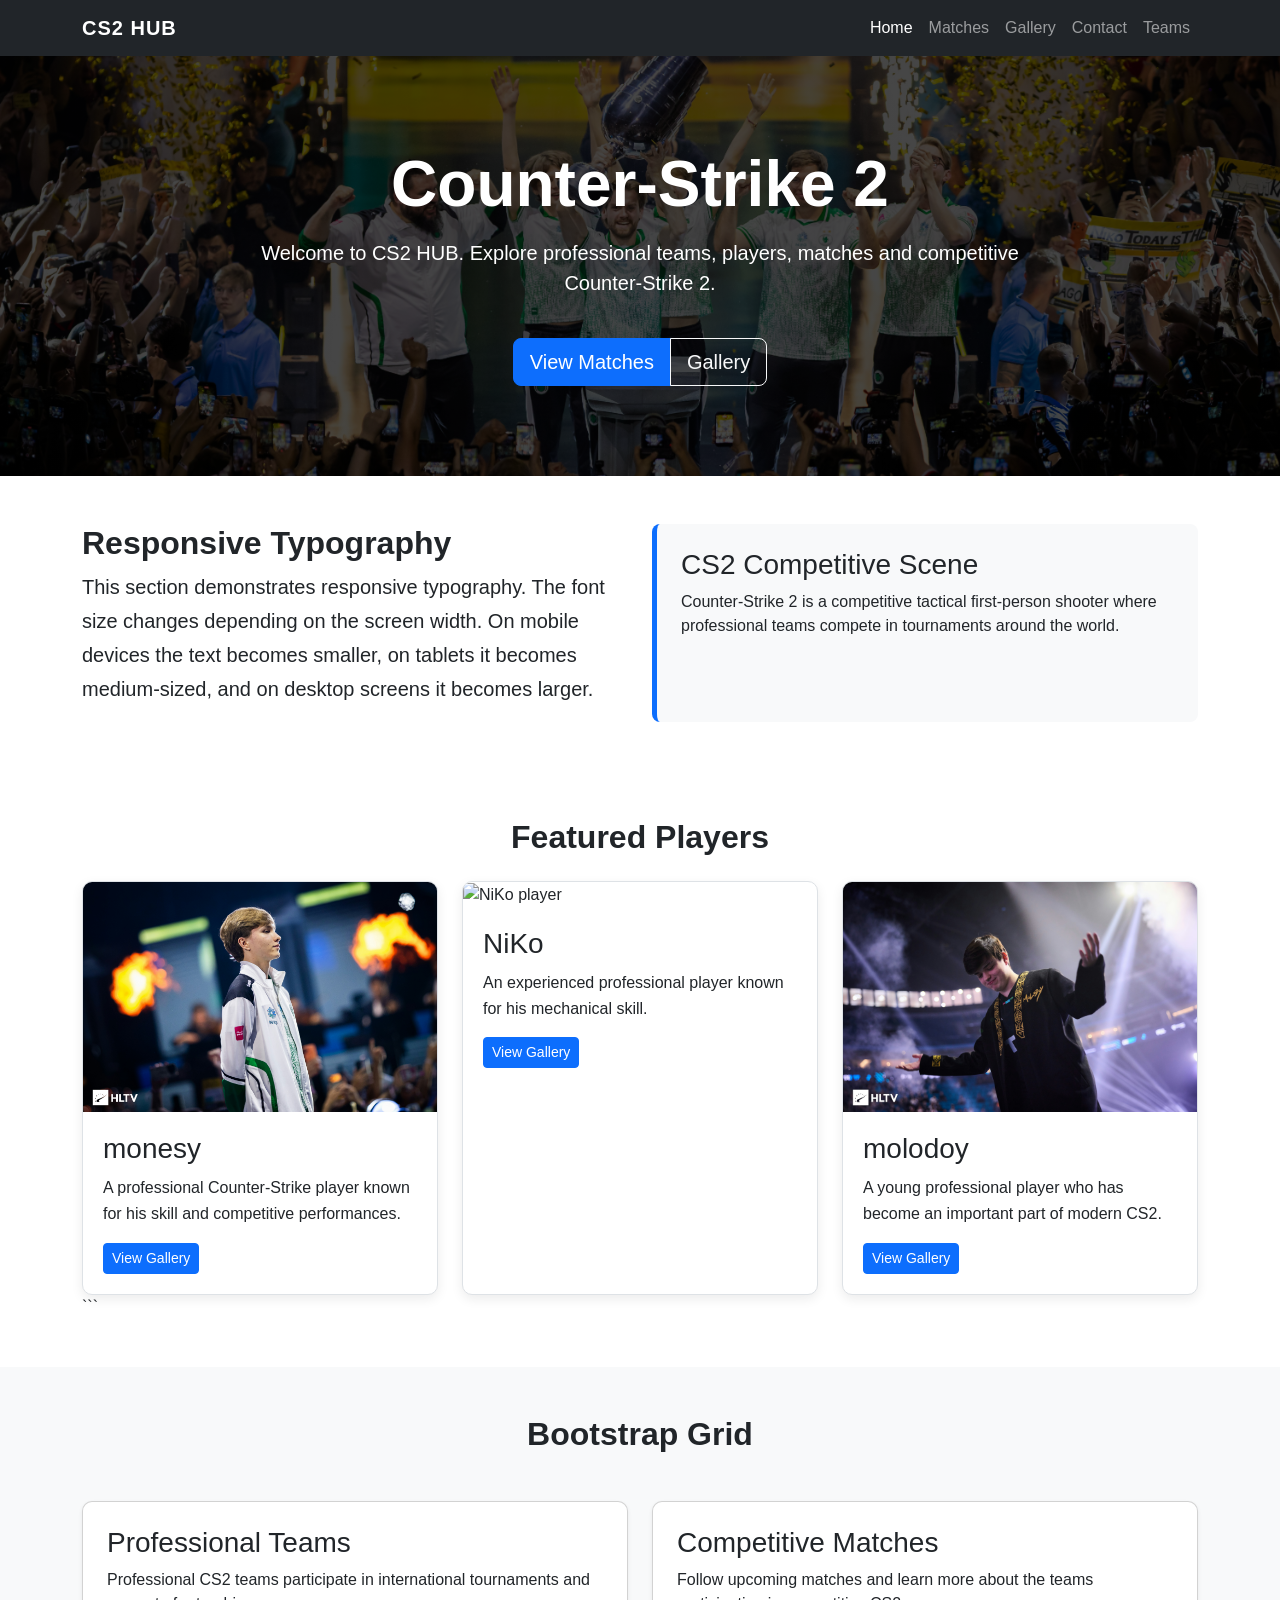
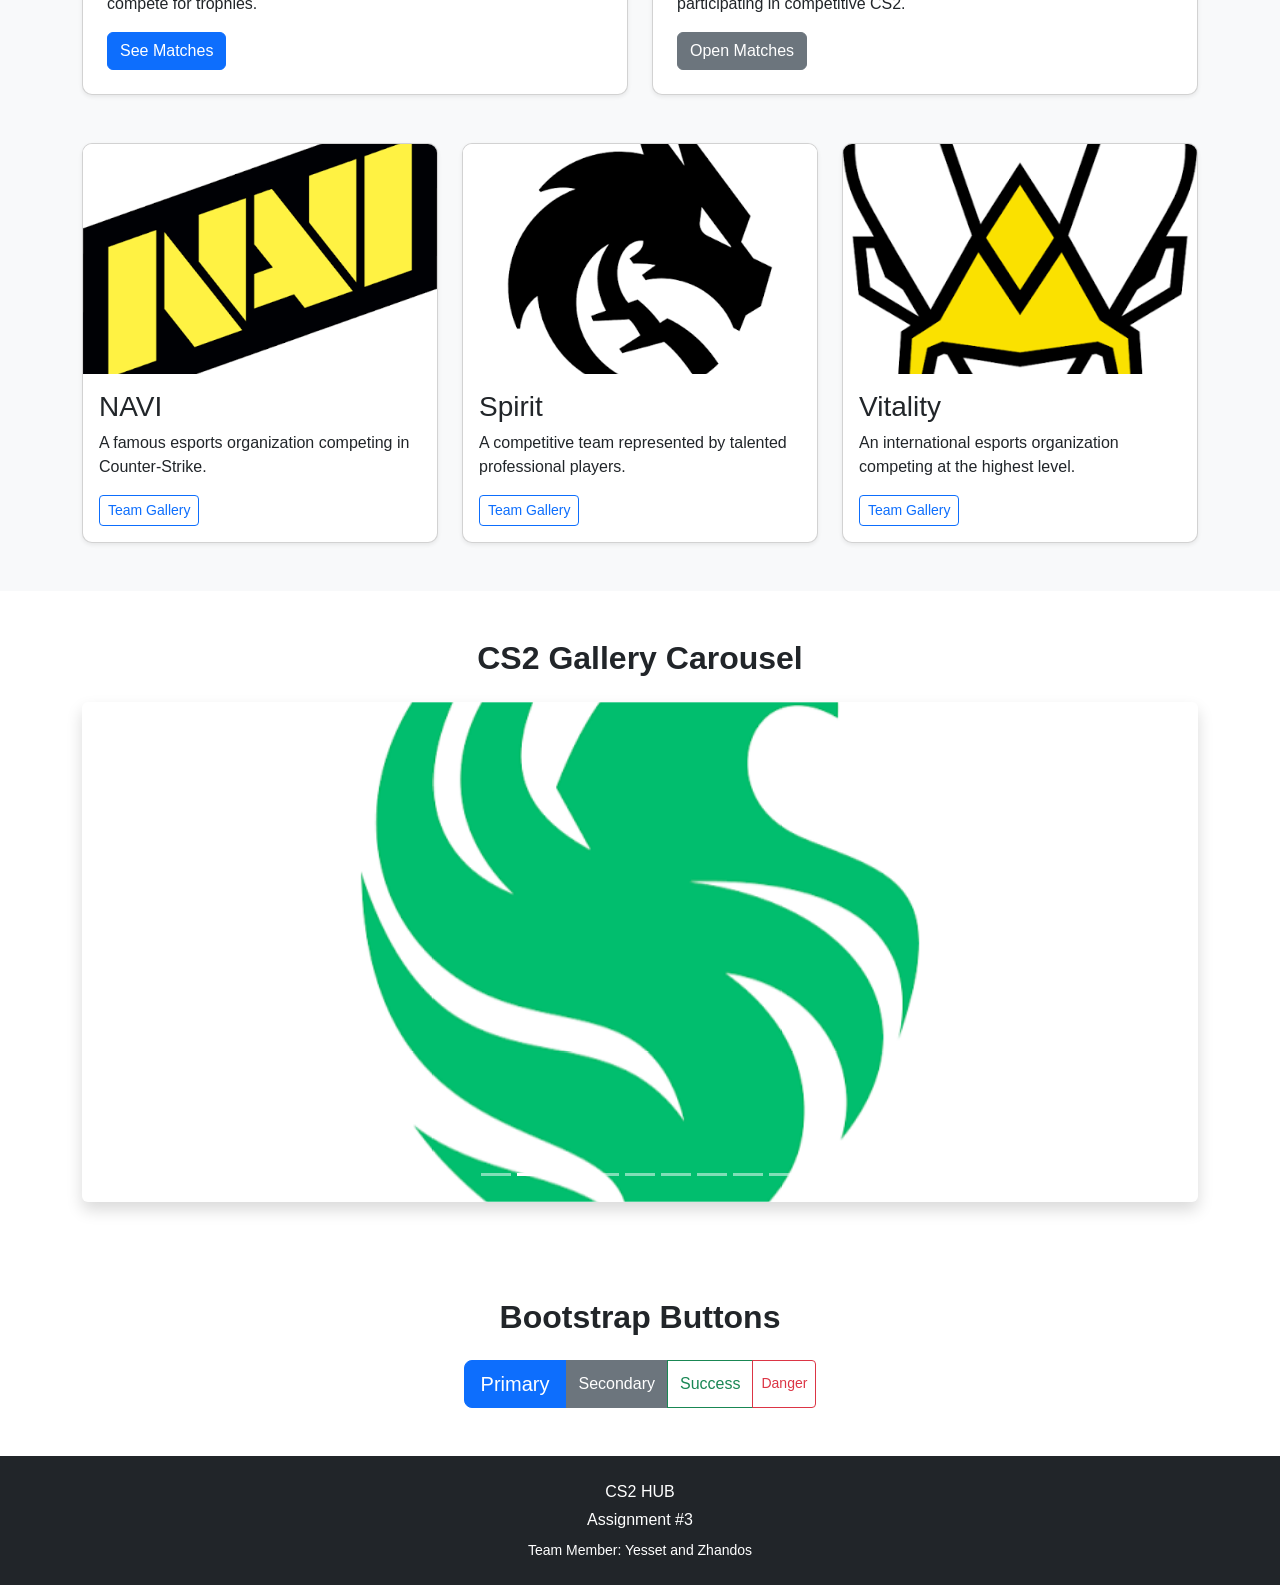
==== index.html @ fe24099f "Add files via upload" ====
<!DOCTYPE html>

<html lang="en">

<head>

<meta charset="UTF-8">

<meta
    name="viewport"
    content="width=device-width, initial-scale=1.0"
>

<title>CS2 HUB - Home</title>

<!-- Bootstrap 5.3 -->
<link
    href="https://cdn.jsdelivr.net/npm/bootstrap@5.3.3/dist/css/bootstrap.min.css"
    rel="stylesheet"
>

<!-- Custom CSS -->
<link rel="stylesheet" href="css/style.css">

</head>

<body>

<!-- =====================================================
     NAVBAR
     ===================================================== -->

<nav class="navbar navbar-expand-lg navbar-dark bg-dark sticky-top">

<div class="container">

    <a
        class="navbar-brand fw-bold"
        href="index.html"
    >
        CS2 HUB
    </a>


    <button
        class="navbar-toggler"
        type="button"
        data-bs-toggle="collapse"
        data-bs-target="#mainNavbar"
        aria-controls="mainNavbar"
        aria-expanded="false"
        aria-label="Toggle navigation"
    >

        <span class="navbar-toggler-icon"></span>

    </button>


    <div
        class="collapse navbar-collapse"
        id="mainNavbar"
    >

        <ul class="navbar-nav ms-auto">

            <li class="nav-item">
                <a
                    class="nav-link active"
                    href="index.html"
                >
                    Home
                </a>
            </li>

            <li class="nav-item">
                <a
                    class="nav-link"
                    href="matches.html"
                >
                    Matches
                </a>
            </li>

            <li class="nav-item">
                <a
                    class="nav-link"
                    href="gallery.html"
                >
                    Gallery
                </a>
            </li>

            <li class="nav-item">
                <a
                    class="nav-link"
                    href="contact.html"
                >
                    Contact
                </a>
            </li>

            <li class="nav-item">
                <a
                    class="nav-link"
                    href="#teams"
                >
                    Teams
                </a>
            </li>

        </ul>

    </div>

</div>

</nav>

<!-- =====================================================
     HERO
     ===================================================== -->

<header class="hero-section py-5">

<div class="container text-center">

    <h1 class="hero-title fw-bold">
        Counter-Strike 2
    </h1>

    <p class="hero-text lead mt-3">

        Welcome to CS2 HUB.
        Explore professional teams, players,
        matches and competitive Counter-Strike 2.

    </p>


    <div
        class="btn-group mt-4"
        role="group"
        aria-label="Main actions"
    >

        <a
            href="matches.html"
            class="btn btn-primary btn-lg"
        >
            View Matches
        </a>

        <a
            href="gallery.html"
            class="btn btn-outline-light btn-lg"
        >
            Gallery
        </a>

    </div>

</div>

</header>

<!-- =====================================================
     RESPONSIVE TYPOGRAPHY
     ===================================================== -->

<section class="container py-5">

<div class="row g-4">

    <div class="col-12 col-lg-6">

        <h2 class="section-title">
            Responsive Typography
        </h2>

        <p class="responsive-text">

            This section demonstrates responsive typography.
            The font size changes depending on the screen width.
            On mobile devices the text becomes smaller,
            on tablets it becomes medium-sized,
            and on desktop screens it becomes larger.

        </p>

    </div>


    <div class="col-12 col-lg-6">

        <div class="info-box p-4 h-100">

            <h3>
                CS2 Competitive Scene
            </h3>

            <p class="mb-0">

                Counter-Strike 2 is a competitive tactical
                first-person shooter where professional teams
                compete in tournaments around the world.

            </p>

        </div>

    </div>

</div>

</section>

<!-- =====================================================
     FEATURED PLAYERS
     ===================================================== -->

<section class="container py-5">

<h2 class="section-title text-center mb-4">
    Featured Players
</h2>


<div class="custom-card-container">


    <!-- CARD 1 -->

    <article class="custom-card">

        <img
            src="images/monesy.jpg"
            alt="m0NESY player"
            class="custom-card-image"
        >

        <div class="custom-card-content">

            <h3>
                monesy
            </h3>

            <p>

                A professional Counter-Strike player
                known for his skill and competitive
                performances.

            </p>

            <a
                href="gallery.html"
                class="btn btn-primary btn-sm"
            >
                View Gallery
            </a>

        </div>

    </article>



    <!-- CARD 2 -->

    <article class="custom-card">

        <img
            src="images/NiKo.jpg"
            alt="NiKo player"
            class="custom-card-image"
        >

        <div class="custom-card-content">

            <h3>
                NiKo
            </h3>

            <p>

                An experienced professional player
                known for his mechanical skill.

            </p>

            <a
                href="gallery.html"
                class="btn btn-primary btn-sm"
            >
                View Gallery
            </a>

        </div>

    </article>



    <!-- CARD 3 -->

    <article class="custom-card">

        <img
            src="images/molodoy.jpg"
            alt="donk player"
            class="custom-card-image"
        >

        <div class="custom-card-content">

            <h3>
                molodoy
            </h3>

            <p>

                A young professional player who has
                become an important part of modern CS2.

            </p>

            <a
                href="gallery.html"
                class="btn btn-primary btn-sm"
            >
                View Gallery
            </a>

        </div>

    </article>

</div>
```

</section>

<!-- =====================================================
     BOOTSTRAP GRID
     ===================================================== -->

<section
    id="teams"
    class="container-fluid bg-light py-5"
>

<div class="container">

    <h2 class="section-title text-center mb-5">
        Bootstrap Grid
    </h2>


    <!-- TWO COLUMNS -->

    <div class="row g-4 mb-5">

        <div class="col-12 col-lg-6">

            <div class="card h-100 shadow-sm">

                <div class="card-body p-4">

                    <h3 class="card-title">
                        Professional Teams
                    </h3>

                    <p class="card-text">

                        Professional CS2 teams participate
                        in international tournaments and
                        compete for trophies.

                    </p>

                    <a
                        href="matches.html"
                        class="btn btn-primary"
                    >
                        See Matches
                    </a>

                </div>

            </div>

        </div>


        <div class="col-12 col-lg-6">

            <div class="card h-100 shadow-sm">

                <div class="card-body p-4">

                    <h3 class="card-title">
                        Competitive Matches
                    </h3>

                    <p class="card-text">

                        Follow upcoming matches and learn
                        more about the teams participating
                        in competitive CS2.

                    </p>

                    <a
                        href="matches.html"
                        class="btn btn-secondary"
                    >
                        Open Matches
                    </a>

                </div>

            </div>

        </div>

    </div>



    <!-- THREE COLUMNS -->

    <div class="row g-4">

        <div class="col-12 col-md-6 col-lg-4">

            <div class="card h-100 shadow-sm">

                <img
                    src="images/navi.jpg"
                    class="card-img-top"
                    alt="NAVI team"
                >

                <div class="card-body">

                    <h3 class="card-title">
                        NAVI
                    </h3>

                    <p class="card-text">

                        A famous esports organization
                        competing in Counter-Strike.

                    </p>

                    <a
                        href="gallery.html"
                        class="btn btn-outline-primary btn-sm"
                    >
                        Team Gallery
                    </a>

                </div>

            </div>

        </div>


        <div class="col-12 col-md-6 col-lg-4">

            <div class="card h-100 shadow-sm">

                <img
                    src="images/spirit.jpg"
                    class="card-img-top"
                    alt="Spirit team"
                >

                <div class="card-body">

                    <h3 class="card-title">
                        Spirit
                    </h3>

                    <p class="card-text">

                        A competitive team represented
                        by talented professional players.

                    </p>

                    <a
                        href="gallery.html"
                        class="btn btn-outline-primary btn-sm"
                    >
                        Team Gallery
                    </a>

                </div>

            </div>

        </div>


        <div class="col-12 col-md-6 col-lg-4">

            <div class="card h-100 shadow-sm">

                <img
                    src="images/vitality.jpg"
                    class="card-img-top"
                    alt="Vitality team"
                >

                <div class="card-body">

                    <h3 class="card-title">
                        Vitality
                    </h3>

                    <p class="card-text">

                        An international esports organization
                        competing at the highest level.

                    </p>

                    <a
                        href="gallery.html"
                        class="btn btn-outline-primary btn-sm"
                    >
                        Team Gallery
                    </a>

                </div>

            </div>

        </div>

    </div>

</div>

</section>

<!-- =====================================================
     CAROUSEL
     ===================================================== -->

<section class="container py-5">

<h2 class="section-title text-center mb-4">
    CS2 Gallery Carousel
</h2>


<div
    id="cs2Carousel"
    class="carousel slide"
    data-bs-ride="carousel"
>

    <div class="carousel-indicators">

        <button
            type="button"
            data-bs-target="#cs2Carousel"
            data-bs-slide-to="0"
            class="active"
            aria-current="true"
            aria-label="Slide 1"
        ></button>

        <button
            type="button"
            data-bs-target="#cs2Carousel"
            data-bs-slide-to="1"
            aria-label="Slide 2"
        ></button>

        <button
            type="button"
            data-bs-target="#cs2Carousel"
            data-bs-slide-to="2"
            aria-label="Slide 3"
        ></button>

        <button
            type="button"
            data-bs-target="#cs2Carousel"
            data-bs-slide-to="3"
            aria-label="Slide 4"
        ></button>

        <button
            type="button"
            data-bs-target="#cs2Carousel"
            data-bs-slide-to="4"
            aria-label="Slide 5"
        ></button>

        <button
            type="button"
            data-bs-target="#cs2Carousel"
            data-bs-slide-to="5"
            aria-label="Slide 6"
        ></button>

        <button
            type="button"
            data-bs-target="#cs2Carousel"
            data-bs-slide-to="6"
            aria-label="Slide 7"
        ></button>

        <button
            type="button"
            data-bs-target="#cs2Carousel"
            data-bs-slide-to="7"
            aria-label="Slide 8"
        ></button>

        <button
            type="button"
            data-bs-target="#cs2Carousel"
            data-bs-slide-to="8"
            aria-label="Slide 9"
        ></button>

    </div>


    <div class="carousel-inner rounded shadow">

        <div class="carousel-item active">

            <img
                src="images/avatar.jpg"
                class="d-block w-50 mx-auto carousel-image"
                alt="CS2 player"
            >

        </div>


        <div class="carousel-item">

            <img
                src="images/falcons.jpg"
                class="d-block w-50 mx-auto carousel-image"
                alt="Falcons"
            >

        </div>


        <div class="carousel-item">

            <img
                src="images/faze.jpg"
                class="d-block w-50 mx-auto carousel-image"
                alt="FaZe"
            >

        </div>


        <div class="carousel-item">

            <img
                src="images/furia.jpg"
                class="d-block w-50 mx-auto carousel-image"
                alt="FURIA"
            >

        </div>


        <div class="carousel-item">

            <img
                src="images/g2.jpg"
                class="d-block w-50 mx-auto carousel-image"
                alt="G2"
            >

        </div>


        <div class="carousel-item">

            <img
                src="images/liquid.jpg"
                class="d-block w-50 mx-auto carousel-image"
                alt="Liquid"
            >

        </div>


        <div class="carousel-item">

            <img
                src="images/navi.jpg"
                class="d-block w-50 mx-auto carousel-image"
                alt="NAVI"
            >

        </div>


        <div class="carousel-item">

            <img
                src="images/spirit.jpg"
                class="d-block w-50 mx-auto carousel-image"
                alt="Spirit"
            >

        </div>


        <div class="carousel-item">

            <img
                src="images/vitality.jpg"
                class="d-block w-50 mx-auto carousel-image"
                alt="Vitality"
            >

        </div>

    </div>


    <button
        class="carousel-control-prev"
        type="button"
        data-bs-target="#cs2Carousel"
        data-bs-slide="prev"
    >

        <span
            class="carousel-control-prev-icon"
            aria-hidden="true"
        ></span>

        <span class="visually-hidden">
            Previous
        </span>

    </button>


    <button
        class="carousel-control-next"
        type="button"
        data-bs-target="#cs2Carousel"
        data-bs-slide="next"
    >

        <span
            class="carousel-control-next-icon"
            aria-hidden="true"
        ></span>

        <span class="visually-hidden">
            Next
        </span>

    </button>

</div>

</section>

<!-- =====================================================
     BUTTONS
     ===================================================== -->

<section class="container py-5">

<div class="text-center">

    <h2 class="section-title mb-4">
        Bootstrap Buttons
    </h2>


    <div
        class="btn-group"
        role="group"
        aria-label="CS2 buttons"
    >

        <button class="btn btn-primary btn-lg">
            Primary
        </button>

        <button class="btn btn-secondary">
            Secondary
        </button>

        <button class="btn btn-outline-success">
            Success
        </button>

        <button class="btn btn-outline-danger btn-sm">
            Danger
        </button>

    </div>

</div>

</section>

<!-- =====================================================
     FOOTER
     ===================================================== -->

<footer class="bg-dark text-white text-center py-4">

<div class="container">

    <p class="mb-1">
        CS2 HUB
    </p>

    <p class="mb-0">
        Assignment #3
    </p>

    <p class="small mt-2 mb-0">
        Team Member: Yesset and Zhandos
    </p>

</div>

</footer>

<script
    src="https://cdn.jsdelivr.net/npm/bootstrap@5.3.3/dist/js/bootstrap.bundle.min.js"
></script>

</body>

</html>
---- css/style.css ----
/* =========================================================
   CS2 HUB
   ASSIGNMENT #3
   MEDIA QUERIES + BOOTSTRAP GRID
   ========================================================= */


/* =========================================================
   GENERAL
   ========================================================= */

html {
    scroll-behavior: smooth;
}


body {
    margin: 0;

    font-family:
        Arial,
        Helvetica,
        sans-serif;

    background-color: #ffffff;

    color: #212529;
}


img {
    max-width: 100%;
}


/* =========================================================
   NAVBAR
   ========================================================= */

.navbar-brand {
    letter-spacing: 1px;
}


.nav-link {
    transition: 0.2s ease;
}


.nav-link:hover {
    color: #ffffff !important;
}


/* =========================================================
   HERO
   ========================================================= */

.hero-section {

    background:
        linear-gradient(
            rgba(0, 0, 0, 0.72),
            rgba(0, 0, 0, 0.72)
        ),
        url("../images/trophy.jpg")
        center / cover no-repeat;

    color: white;

    min-height: 420px;

    display: flex;

    align-items: center;
}


.hero-title {
    font-size: 4rem;
}


.hero-text {

    max-width: 800px;

    margin-left: auto;
    margin-right: auto;

}


/* =========================================================
   PAGE HEADER
   ========================================================= */

.page-header {

    background-color: #212529;

    color: white;

}


/* =========================================================
   SECTION TITLES
   ========================================================= */

.section-title {
    font-weight: 700;
}


/* =========================================================
   RESPONSIVE TYPOGRAPHY
   ========================================================= */

.responsive-text {

    font-size: 18px;

    line-height: 1.7;

}


/* =========================================================
   INFO BOX
   ========================================================= */

.info-box {

    background-color: #f8f9fa;

    border-left:
        5px solid
        #0d6efd;

    border-radius: 8px;

}


/* =========================================================
   TASK 2
   CUSTOM MEDIA QUERY CARDS
   ========================================================= */

.custom-card-container {

    display: flex;

    flex-wrap: wrap;

    gap: 24px;

}


.custom-card {

    flex:
        1 1
        calc(33.333% - 16px);

    min-width: 0;

    background-color: white;

    border:
        1px solid
        #dee2e6;

    border-radius: 10px;

    overflow: hidden;

    box-shadow:
        0 4px 12px
        rgba(0, 0, 0, 0.08);

    transition:
        transform 0.2s ease,
        box-shadow 0.2s ease;

}


.custom-card:hover {

    transform:
        translateY(-5px);

    box-shadow:
        0 8px 20px
        rgba(0, 0, 0, 0.15);

}


.custom-card-image {

    width: 100%;

    height: 230px;

    object-fit: cover;

}


.custom-card-content {

    padding: 20px;

}


.custom-card-content h3 {

    margin-top: 0;

    margin-bottom: 10px;

}


.custom-card-content p {

    line-height: 1.6;

}


/* =========================================================
   BOOTSTRAP CARDS
   ========================================================= */

.card {

    border-radius: 10px;

    overflow: hidden;

}


.card-img-top {

    height: 230px;

    object-fit: cover;

}


/* =========================================================
   CAROUSEL
   ========================================================= */

.carousel-image {

    height: 500px;

    object-fit: cover;

}


/* =========================================================
   BUTTONS
   ========================================================= */

.btn {

    transition:
        0.2s ease;

}


/* =========================================================
   FORM
   ========================================================= */

.form-control,
.form-select {

    min-height: 45px;

}


textarea.form-control {

    min-height: 130px;

}


/* =========================================================
   GALLERY
   ========================================================= */

.gallery-card {

    transition:
        transform 0.25s ease,
        box-shadow 0.25s ease;

}


.gallery-card:hover {

    transform:
        translateY(-6px);

    box-shadow:
        0 10px 25px
        rgba(0, 0, 0, 0.15) !important;

}


.gallery-image {

    width: 100%;

    height: 250px;

    object-fit: cover;

}


/* =========================================================
   FOOTER
   ========================================================= */

footer {

    margin-top: 0;

}


/* =========================================================
   MOBILE
   0 - 575px
   ========================================================= */

@media (max-width: 575.98px) {


    /* HERO */

    .hero-section {

        min-height: 360px;

    }


    .hero-title {

        font-size: 36px;

    }


    .hero-text {

        font-size: 16px;

    }


    /* TYPOGRAPHY */

    .responsive-text {

        font-size: 14px;

    }


    .section-title {

        font-size: 28px;

    }


    /* TASK 2 */

    .custom-card {

        flex:
            1 1 100%;

    }


    .custom-card-image {

        height: 220px;

    }


    /* CAROUSEL */

    .carousel-image {

        height: 280px;

    }


    /* BUTTON GROUP */

    .btn-group {

        display: flex;

        flex-direction: column;

    }


    .btn-group .btn {

        border-radius: 6px !important;

        margin-bottom: 5px;

    }


    /* GALLERY */

    .gallery-image {

        height: 220px;

    }

}


/* =========================================================
   TABLET
   576 - 991px
   ========================================================= */

@media (
    min-width: 576px
) and (
    max-width: 991.98px
) {


    /* HERO */

    .hero-title {

        font-size: 48px;

    }


    .hero-text {

        font-size: 18px;

    }


    /* TYPOGRAPHY */

    .responsive-text {

        font-size: 17px;

    }


    /* TASK 2 */

    .custom-card {

        flex:
            1 1
            calc(50% - 12px);

    }


    /* CAROUSEL */

    .carousel-image {

        height: 400px;

    }


    /* GALLERY */

    .gallery-image {

        height: 240px;

    }

}


/* =========================================================
   DESKTOP
   992px+
   ========================================================= */

@media (min-width: 992px) {


    /* HERO */

    .hero-title {

        font-size: 64px;

    }


    /* TYPOGRAPHY */

    .responsive-text {

        font-size: 20px;

    }


    /* TASK 2 */

    .custom-card {

        flex:
            1 1
            calc(33.333% - 16px);

    }


    /* CAROUSEL */

    .carousel-image {

        height: 500px;

    }


    /* GALLERY */

    .gallery-image {

        height: 250px;

    }

}


/* =========================================================
   ACCESSIBILITY
   ========================================================= */

button:focus,
a:focus,
input:focus,
select:focus,
textarea:focus {

    outline:
        3px solid
        rgba(13, 110, 253, 0.4);

    outline-offset: 2px;

}


/* =========================================================
   REDUCED MOTION
   ========================================================= */

@media (prefers-reduced-motion: reduce) {

    html {

        scroll-behavior: auto;

    }


    *,
    *::before,
    *::after {

        transition:
            none !important;

    }

}
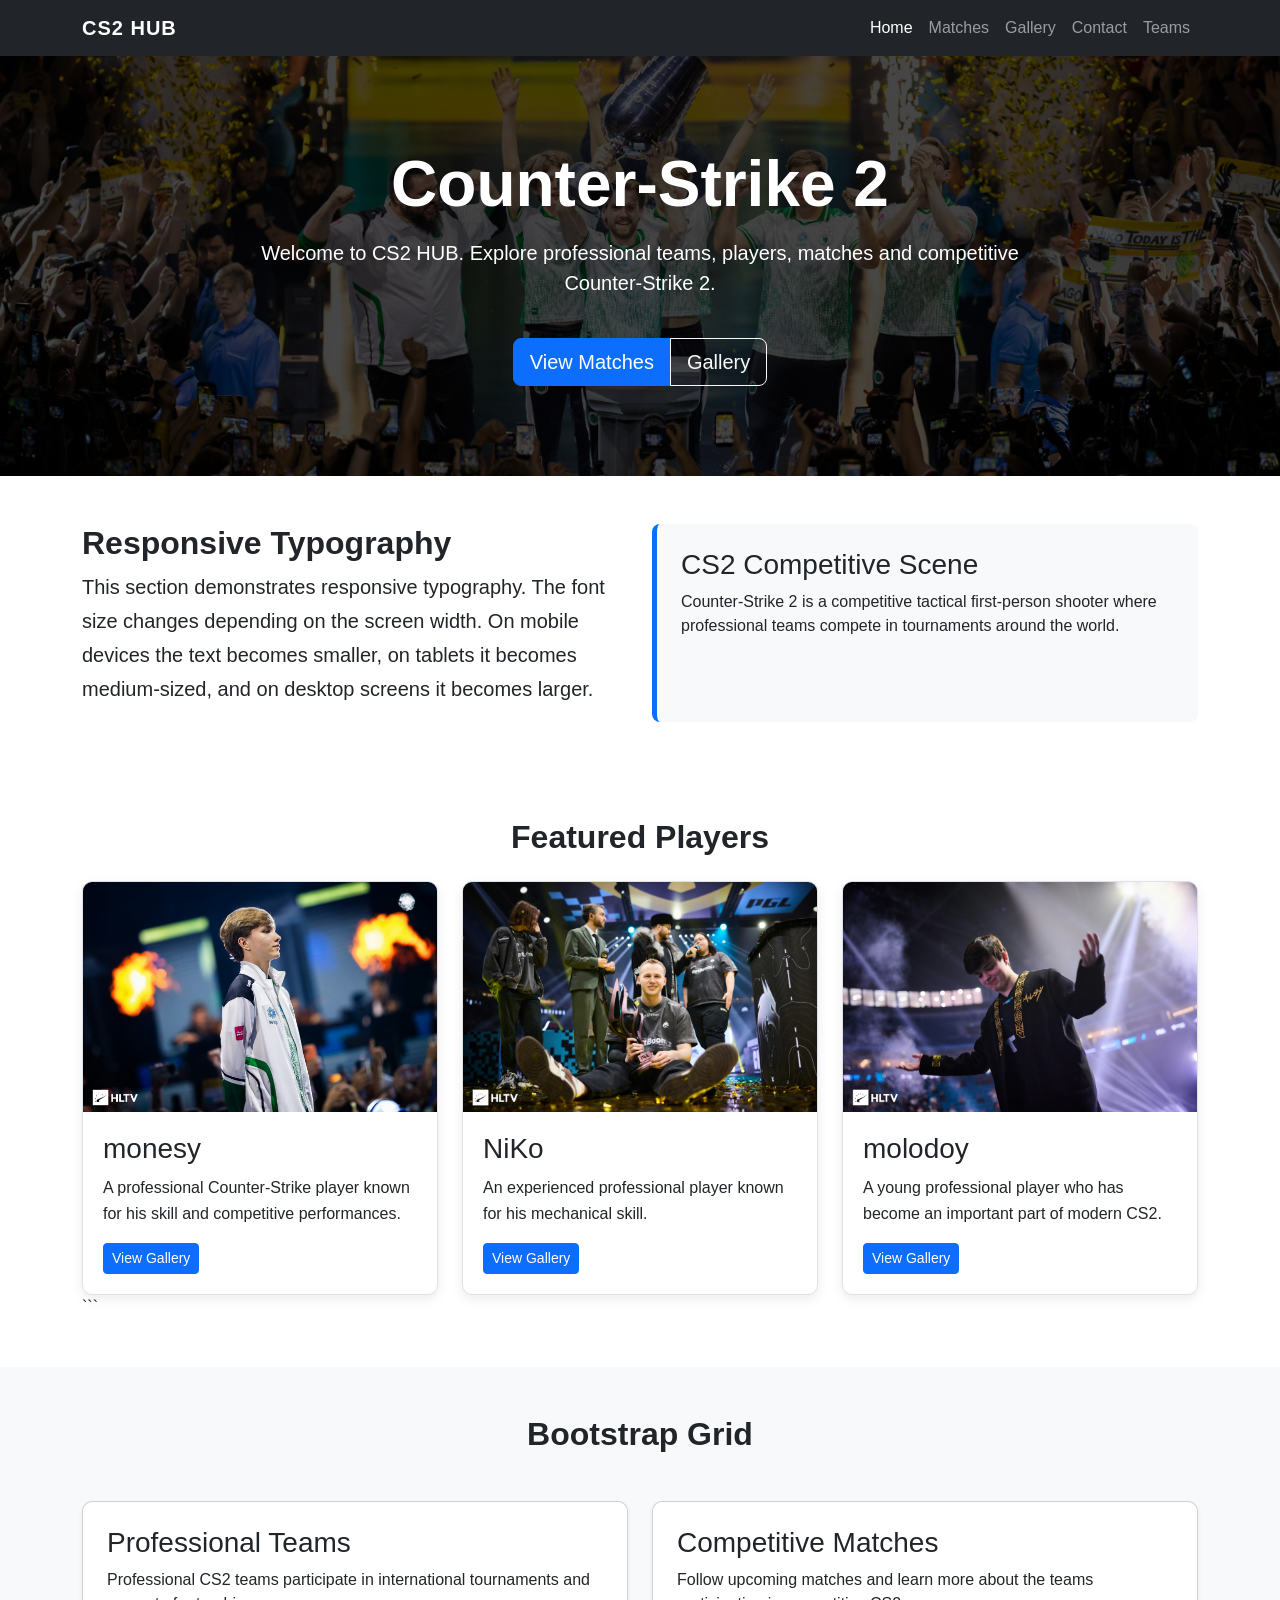
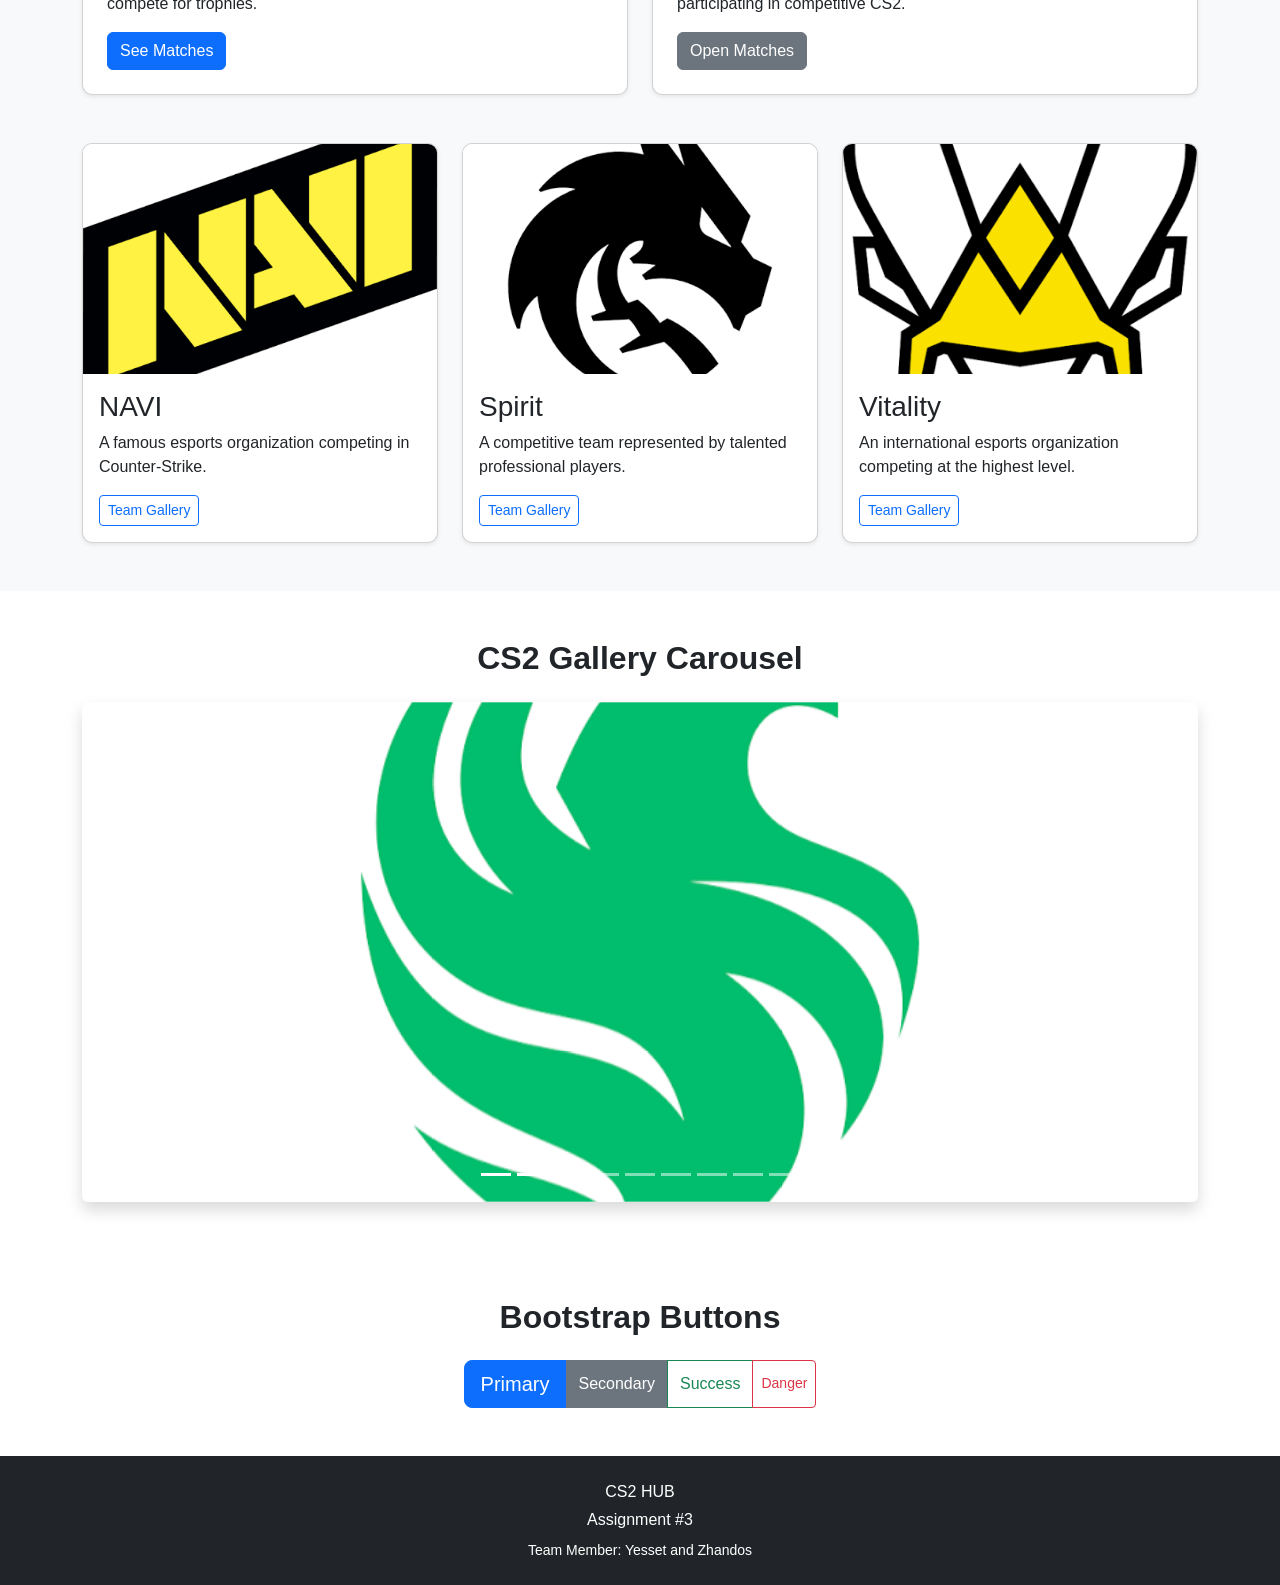
==== commit 0ee8524a: "Update index.html" ====
--- a/index.html
+++ b/index.html
@@ -271,7 +271,7 @@
     <article class="custom-card">
 
         <img
-            src="images/NiKo.jpg"
+            src="images/tn1r.jpg"
             alt="NiKo player"
             class="custom-card-image"
         >
